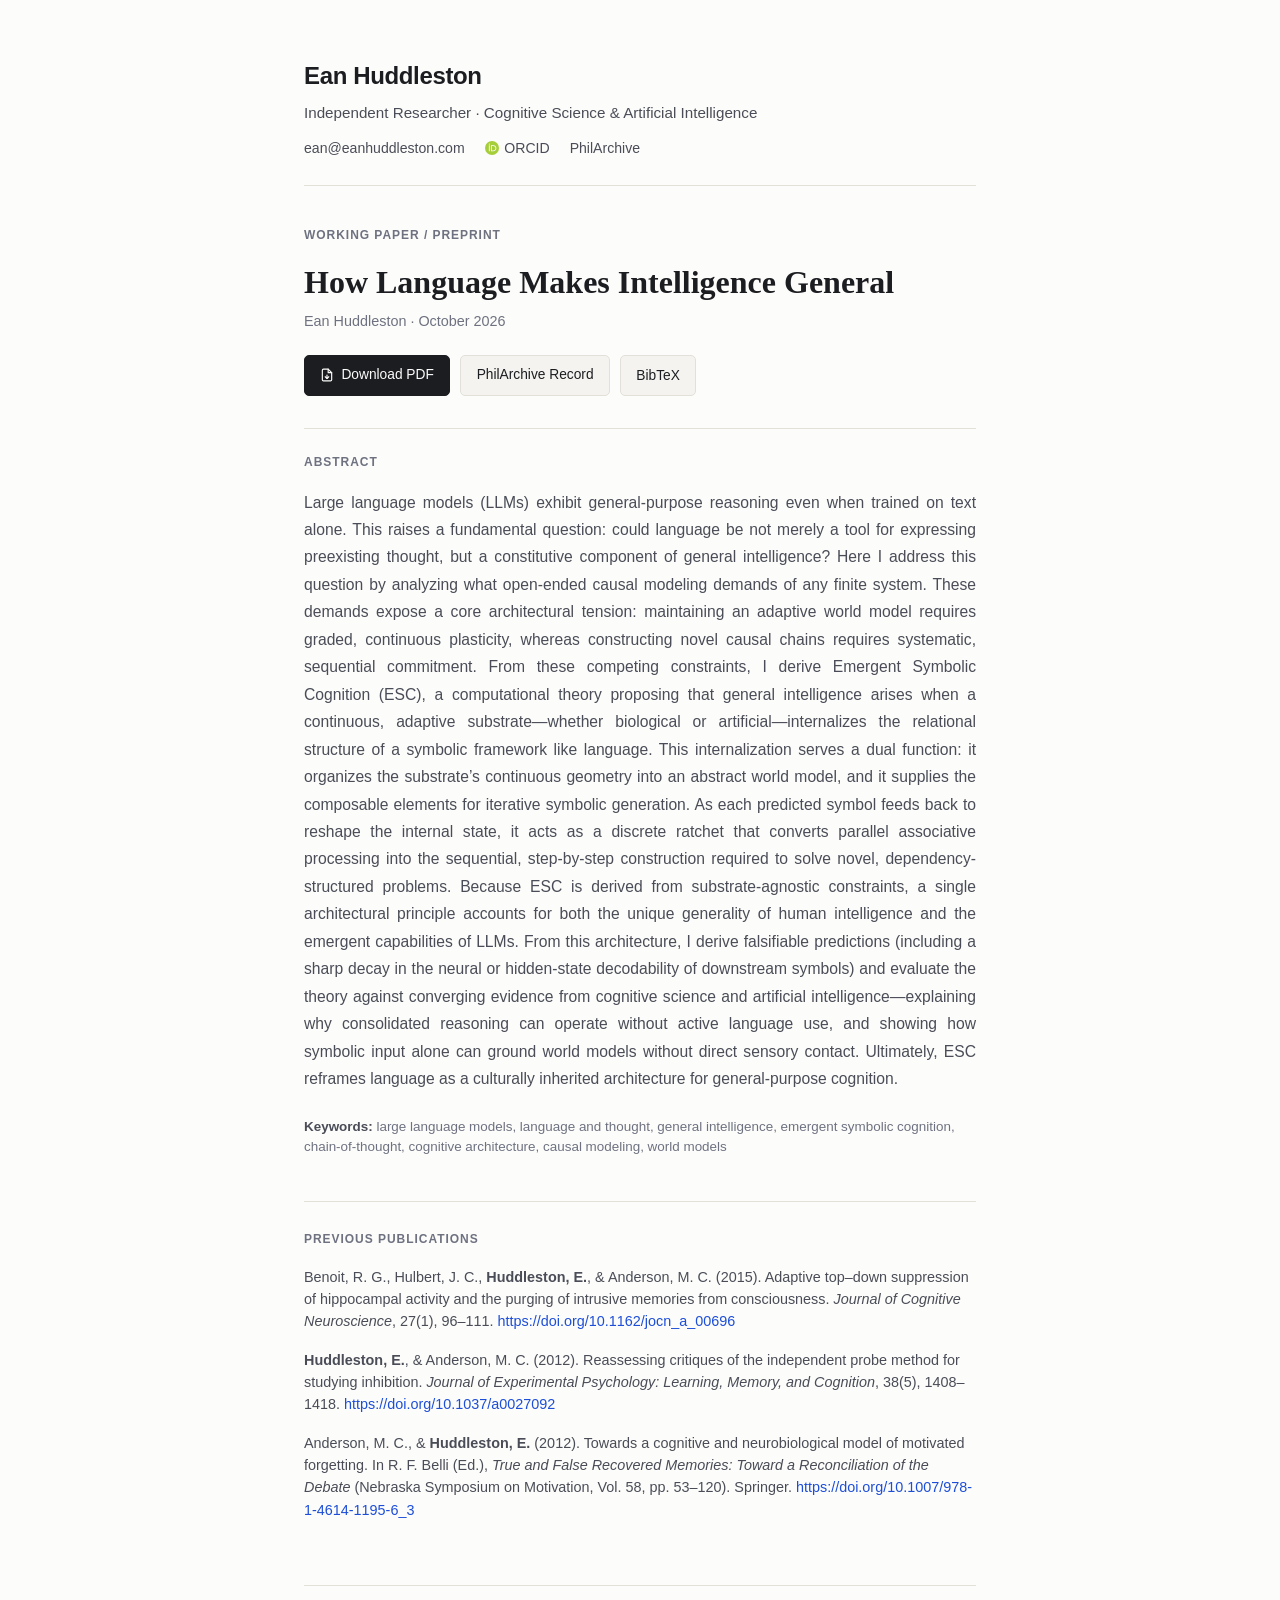
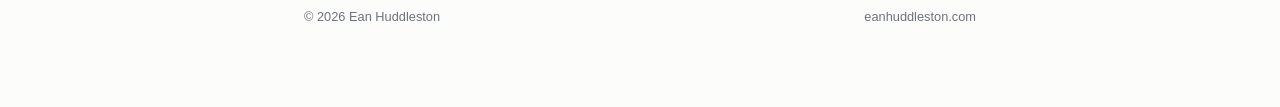
==== index.html @ d8bd7778 "Initial academic profile and preprint" ====
<!DOCTYPE html>
<html lang="en">
<head>
  <meta charset="UTF-8">
  <meta name="viewport" content="width=device-width, initial-scale=1.0">
  <title>Ean Huddleston — How Language Makes Intelligence General</title>
  <meta name="description" content="Ean Huddleston, Independent Researcher. Preprint: How Language Makes Intelligence General — A computational theory of Emergent Symbolic Cognition (ESC).">
  <meta name="author" content="Ean Huddleston">
  <link rel="canonical" href="https://eanhuddleston.com/">

  <!-- Google Scholar / Highwire Press Metadata -->
  <meta name="citation_title" content="How Language Makes Intelligence General">
  <meta name="citation_author" content="Huddleston, Ean">
  <meta name="citation_author_orcid" content="0009-0005-2342-1953">
  <meta name="citation_publication_date" content="2026/10/31">
  <meta name="citation_pdf_url" content="https://eanhuddleston.com/Huddleston_2026_ESC.pdf">
  <meta name="citation_abstract_html_url" content="https://eanhuddleston.com/">
  <meta name="citation_keywords" content="large language models; language and thought; general intelligence; emergent symbolic cognition; chain-of-thought; cognitive architecture; causal modeling; world models">
  <meta name="citation_language" content="en">

  <!-- Open Graph -->
  <meta property="og:title" content="How Language Makes Intelligence General — Ean Huddleston">
  <meta property="og:description" content="Large language models exhibit general-purpose reasoning even when trained on text alone. This paper derives Emergent Symbolic Cognition (ESC) from the computational demands of open-ended causal modeling.">
  <meta property="og:type" content="article">
  <meta property="og:url" content="https://eanhuddleston.com/">

  <style>
    :root {
      --bg: #fcfcfa;
      --surface: #f4f3ef;
      --border: #e2e0d8;
      --text: #1c1d21;
      --text-secondary: #4a4d57;
      --text-muted: #6e7280;
      --accent: #1d4ed8;
      --accent-hover: #1e40af;
    }

    @media (prefers-color-scheme: dark) {
      :root {
        --bg: #0f1117;
        --surface: #161922;
        --border: #262b38;
        --text: #e8eaf0;
        --text-secondary: #b4b9c7;
        --text-muted: #7d8496;
        --accent: #7aa2f7;
        --accent-hover: #9bb8ff;
      }
    }

    *, *::before, *::after {
      box-sizing: border-box;
    }

    html, body {
      margin: 0;
      padding: 0;
      background-color: var(--bg);
      color: var(--text);
      font-family: -apple-system, BlinkMacSystemFont, "Inter", "Segoe UI", Roboto, Helvetica, Arial, sans-serif;
      line-height: 1.65;
      -webkit-font-smoothing: antialiased;
      -moz-osx-font-smoothing: grayscale;
    }

    .container {
      max-width: 720px;
      margin: 0 auto;
      padding: 3.5rem 1.5rem 5rem;
    }

    /* Profile Header */
    header {
      padding-bottom: 1.5rem;
      border-bottom: 1px solid var(--border);
      margin-bottom: 2.5rem;
    }

    .author-name {
      font-size: 1.5rem;
      font-weight: 600;
      letter-spacing: -0.015em;
      margin: 0 0 0.25rem 0;
      color: var(--text);
    }

    .author-affiliation {
      font-size: 0.95rem;
      color: var(--text-secondary);
      margin: 0 0 0.75rem 0;
    }

    .profile-links {
      display: flex;
      flex-wrap: wrap;
      align-items: center;
      gap: 0.5rem 1.25rem;
      font-size: 0.88rem;
    }

    .profile-links a {
      color: var(--text-secondary);
      text-decoration: none;
      display: inline-flex;
      align-items: center;
      gap: 0.35rem;
      border-bottom: 1px solid transparent;
      transition: color 0.15s ease, border-color 0.15s ease;
    }

    .profile-links a:hover {
      color: var(--accent);
      border-bottom-color: var(--accent);
    }

    /* Paper Section */
    .section-heading {
      font-size: 0.75rem;
      font-weight: 600;
      letter-spacing: 0.08em;
      text-transform: uppercase;
      color: var(--text-muted);
      margin: 0 0 1rem 0;
    }

    .paper-title {
      font-family: "Iowan Old Style", "Palatino Linotype", "Book Antiqua", Palatino, Georgia, serif;
      font-size: clamp(1.5rem, 3.2vw, 2rem);
      font-weight: 600;
      line-height: 1.25;
      margin: 0 0 0.5rem 0;
      color: var(--text);
    }

    .paper-meta {
      font-size: 0.9rem;
      color: var(--text-muted);
      margin: 0 0 1.35rem 0;
    }

    .paper-actions {
      display: flex;
      flex-wrap: wrap;
      gap: 0.65rem;
      margin-bottom: 2rem;
    }

    .btn {
      display: inline-flex;
      align-items: center;
      gap: 0.45rem;
      padding: 0.5rem 0.95rem;
      border-radius: 5px;
      font-size: 0.86rem;
      font-weight: 500;
      text-decoration: none;
      border: 1px solid var(--border);
      background: var(--surface);
      color: var(--text);
      cursor: pointer;
      font-family: inherit;
      transition: border-color 0.15s ease, background-color 0.15s ease;
    }

    .btn:hover {
      border-color: var(--text-muted);
    }

    .btn-primary {
      background: var(--text);
      color: var(--bg);
      border-color: var(--text);
    }

    .btn-primary:hover {
      opacity: 0.9;
      border-color: var(--text);
    }

    .bibtex-drawer {
      display: none;
      background: var(--surface);
      border: 1px solid var(--border);
      border-radius: 6px;
      padding: 1rem 1.15rem;
      margin: -1rem 0 2rem 0;
      font-family: "SFMono-Regular", Consolas, "Liberation Mono", Menlo, monospace;
      font-size: 0.78rem;
      color: var(--text-secondary);
      overflow-x: auto;
      white-space: pre;
    }

    .bibtex-drawer.open {
      display: block;
    }

    /* Abstract */
    .abstract-block {
      border-top: 1px solid var(--border);
      padding-top: 1.5rem;
    }

    .abstract-text {
      margin: 0 0 1.5rem 0;
      font-size: 0.98rem;
      line-height: 1.75;
      color: var(--text-secondary);
      text-align: justify;
      hyphens: auto;
    }

    .keywords {
      font-size: 0.84rem;
      color: var(--text-muted);
      line-height: 1.5;
    }

    .keywords strong {
      color: var(--text-secondary);
      font-weight: 600;
    }

    /* Previous Publications */
    .prior-works {
      margin-top: 2.75rem;
      padding-top: 1.75rem;
      border-top: 1px solid var(--border);
    }

    .pub-list {
      list-style: none;
      padding: 0;
      margin: 0;
      display: flex;
      flex-direction: column;
      gap: 1rem;
    }

    .pub-item {
      font-size: 0.9rem;
      line-height: 1.55;
      color: var(--text-secondary);
    }

    .pub-item a {
      color: var(--accent);
      text-decoration: none;
    }

    .pub-item a:hover {
      text-decoration: underline;
    }

    footer {
      margin-top: 4rem;
      padding-top: 1.25rem;
      border-top: 1px solid var(--border);
      font-size: 0.8rem;
      color: var(--text-muted);
      display: flex;
      justify-content: space-between;
      flex-wrap: wrap;
      gap: 0.5rem;
    }

    @media (max-width: 600px) {
      .container {
        padding: 2.25rem 1.25rem 3.5rem;
      }
      .abstract-text {
        text-align: left;
      }
    }
  </style>
</head>
<body>

  <div class="container">
    <header>
      <h1 class="author-name">Ean Huddleston</h1>
      <p class="author-affiliation">Independent Researcher &middot; Cognitive Science &amp; Artificial Intelligence</p>
      <div class="profile-links">
        <a href="mailto:ean@eanhuddleston.com">ean@eanhuddleston.com</a>
        <a href="https://orcid.org/0009-0005-2342-1953" target="_blank" rel="noopener me">
          <svg width="14" height="14" viewBox="0 0 256 256" aria-hidden="true"><circle cx="128" cy="128" r="128" fill="#A6CE39"/><path fill="#FFF" d="M86.3 186.2H70.9V79.1h15.4v107.1zM108.9 79.1h41.6c39.6 0 57 28.3 57 53.6 0 27.5-21.5 53.6-56.8 53.6h-41.8V79.1zm15.4 93.3h24.5c34.9 0 42.9-26.5 42.9-39.7C191.7 111.2 178 93 148 93h-23.7v79.4zM78.6 66.8c-5.7 0-10.3-4.6-10.3-10.3s4.6-10.3 10.3-10.3 10.3 4.6 10.3 10.3-4.6 10.3-10.3 10.3z"/></svg>
          ORCID
        </a>
        <a href="https://philarchive.org/rec/HUDTOS" target="_blank" rel="noopener">PhilArchive</a>
      </div>
    </header>

    <main>
      <div class="section-heading">Working Paper / Preprint</div>
      <h2 class="paper-title">How Language Makes Intelligence General</h2>
      <div class="paper-meta">Ean Huddleston &middot; October 2026</div>

      <div class="paper-actions">
        <a href="https://eanhuddleston.com/Huddleston_2026_ESC.pdf" class="btn btn-primary">
          <svg width="14" height="14" viewBox="0 0 24 24" fill="none" stroke="currentColor" stroke-width="2" stroke-linecap="round" stroke-linejoin="round" aria-hidden="true"><path d="M14 2H6a2 2 0 0 0-2 2v16a2 2 0 0 0 2 2h12a2 2 0 0 0 2-2V8z"></path><polyline points="14 2 14 8 20 8"></polyline><line x1="12" y1="18" x2="12" y2="12"></line><polyline points="9 15 12 18 15 15"></polyline></svg>
          Download PDF
        </a>
        <a href="https://philarchive.org/rec/HUDTOS" target="_blank" rel="noopener" class="btn">
          PhilArchive Record
        </a>
        <button type="button" class="btn" id="bibtex-btn">BibTeX</button>
      </div>

      <pre class="bibtex-drawer" id="bibtex-box">@article{huddleston2026esc,
  title   = {How Language Makes Intelligence General},
  author  = {Huddleston, Ean},
  year    = {2026},
  month   = {10},
  note    = {PhilArchive preprint},
  url     = {https://philarchive.org/rec/HUDTOS}
}</pre>

      <section class="abstract-block" aria-labelledby="abstract-label">
        <h3 class="section-heading" id="abstract-label">Abstract</h3>
        <p class="abstract-text">
          Large language models (LLMs) exhibit general-purpose reasoning even when trained on text alone. This raises a fundamental question: could language be not merely a tool for expressing preexisting thought, but a constitutive component of general intelligence? Here I address this question by analyzing what open-ended causal modeling demands of any finite system. These demands expose a core architectural tension: maintaining an adaptive world model requires graded, continuous plasticity, whereas constructing novel causal chains requires systematic, sequential commitment. From these competing constraints, I derive Emergent Symbolic Cognition (ESC), a computational theory proposing that general intelligence arises when a continuous, adaptive substrate&mdash;whether biological or artificial&mdash;internalizes the relational structure of a symbolic framework like language. This internalization serves a dual function: it organizes the substrate&rsquo;s continuous geometry into an abstract world model, and it supplies the composable elements for iterative symbolic generation. As each predicted symbol feeds back to reshape the internal state, it acts as a discrete ratchet that converts parallel associative processing into the sequential, step-by-step construction required to solve novel, dependency-structured problems. Because ESC is derived from substrate-agnostic constraints, a single architectural principle accounts for both the unique generality of human intelligence and the emergent capabilities of LLMs. From this architecture, I derive falsifiable predictions (including a sharp decay in the neural or hidden-state decodability of downstream symbols) and evaluate the theory against converging evidence from cognitive science and artificial intelligence&mdash;explaining why consolidated reasoning can operate without active language use, and showing how symbolic input alone can ground world models without direct sensory contact. Ultimately, ESC reframes language as a culturally inherited architecture for general-purpose cognition.
        </p>

        <div class="keywords">
          <strong>Keywords:</strong> large language models, language and thought, general intelligence, emergent symbolic cognition, chain-of-thought, cognitive architecture, causal modeling, world models
        </div>
      </section>

      <section class="prior-works" aria-labelledby="prior-pubs-label">
        <h3 class="section-heading" id="prior-pubs-label">Previous Publications</h3>
        <ul class="pub-list">
          <li class="pub-item">
            Benoit, R. G., Hulbert, J. C., <strong>Huddleston, E.</strong>, &amp; Anderson, M. C. (2015). Adaptive top&ndash;down suppression of hippocampal activity and the purging of intrusive memories from consciousness. <em>Journal of Cognitive Neuroscience</em>, 27(1), 96&ndash;111. <a href="https://doi.org/10.1162/jocn_a_00696" target="_blank" rel="noopener">https://doi.org/10.1162/jocn_a_00696</a>
          </li>
          <li class="pub-item">
            <strong>Huddleston, E.</strong>, &amp; Anderson, M. C. (2012). Reassessing critiques of the independent probe method for studying inhibition. <em>Journal of Experimental Psychology: Learning, Memory, and Cognition</em>, 38(5), 1408&ndash;1418. <a href="https://doi.org/10.1037/a0027092" target="_blank" rel="noopener">https://doi.org/10.1037/a0027092</a>
          </li>
          <li class="pub-item">
            Anderson, M. C., &amp; <strong>Huddleston, E.</strong> (2012). Towards a cognitive and neurobiological model of motivated forgetting. In R. F. Belli (Ed.), <em>True and False Recovered Memories: Toward a Reconciliation of the Debate</em> (Nebraska Symposium on Motivation, Vol. 58, pp. 53&ndash;120). Springer. <a href="https://doi.org/10.1007/978-1-4614-1195-6_3" target="_blank" rel="noopener">https://doi.org/10.1007/978-1-4614-1195-6_3</a>
          </li>
        </ul>
      </section>
    </main>

    <footer>
      <span>&copy; 2026 Ean Huddleston</span>
      <span>eanhuddleston.com</span>
    </footer>
  </div>

  <script>
    const bibBtn = document.getElementById('bibtex-btn');
    const bibBox = document.getElementById('bibtex-box');
    bibBtn.addEventListener('click', () => {
      const isOpen = bibBox.classList.toggle('open');
      if (isOpen && navigator.clipboard) {
        navigator.clipboard.writeText(bibBox.textContent).then(() => {
          const prev = bibBtn.textContent;
          bibBtn.textContent = 'Copied BibTeX';
          setTimeout(() => { bibBtn.textContent = prev; }, 1800);
        });
      }
    });
  </script>
</body>
</html>
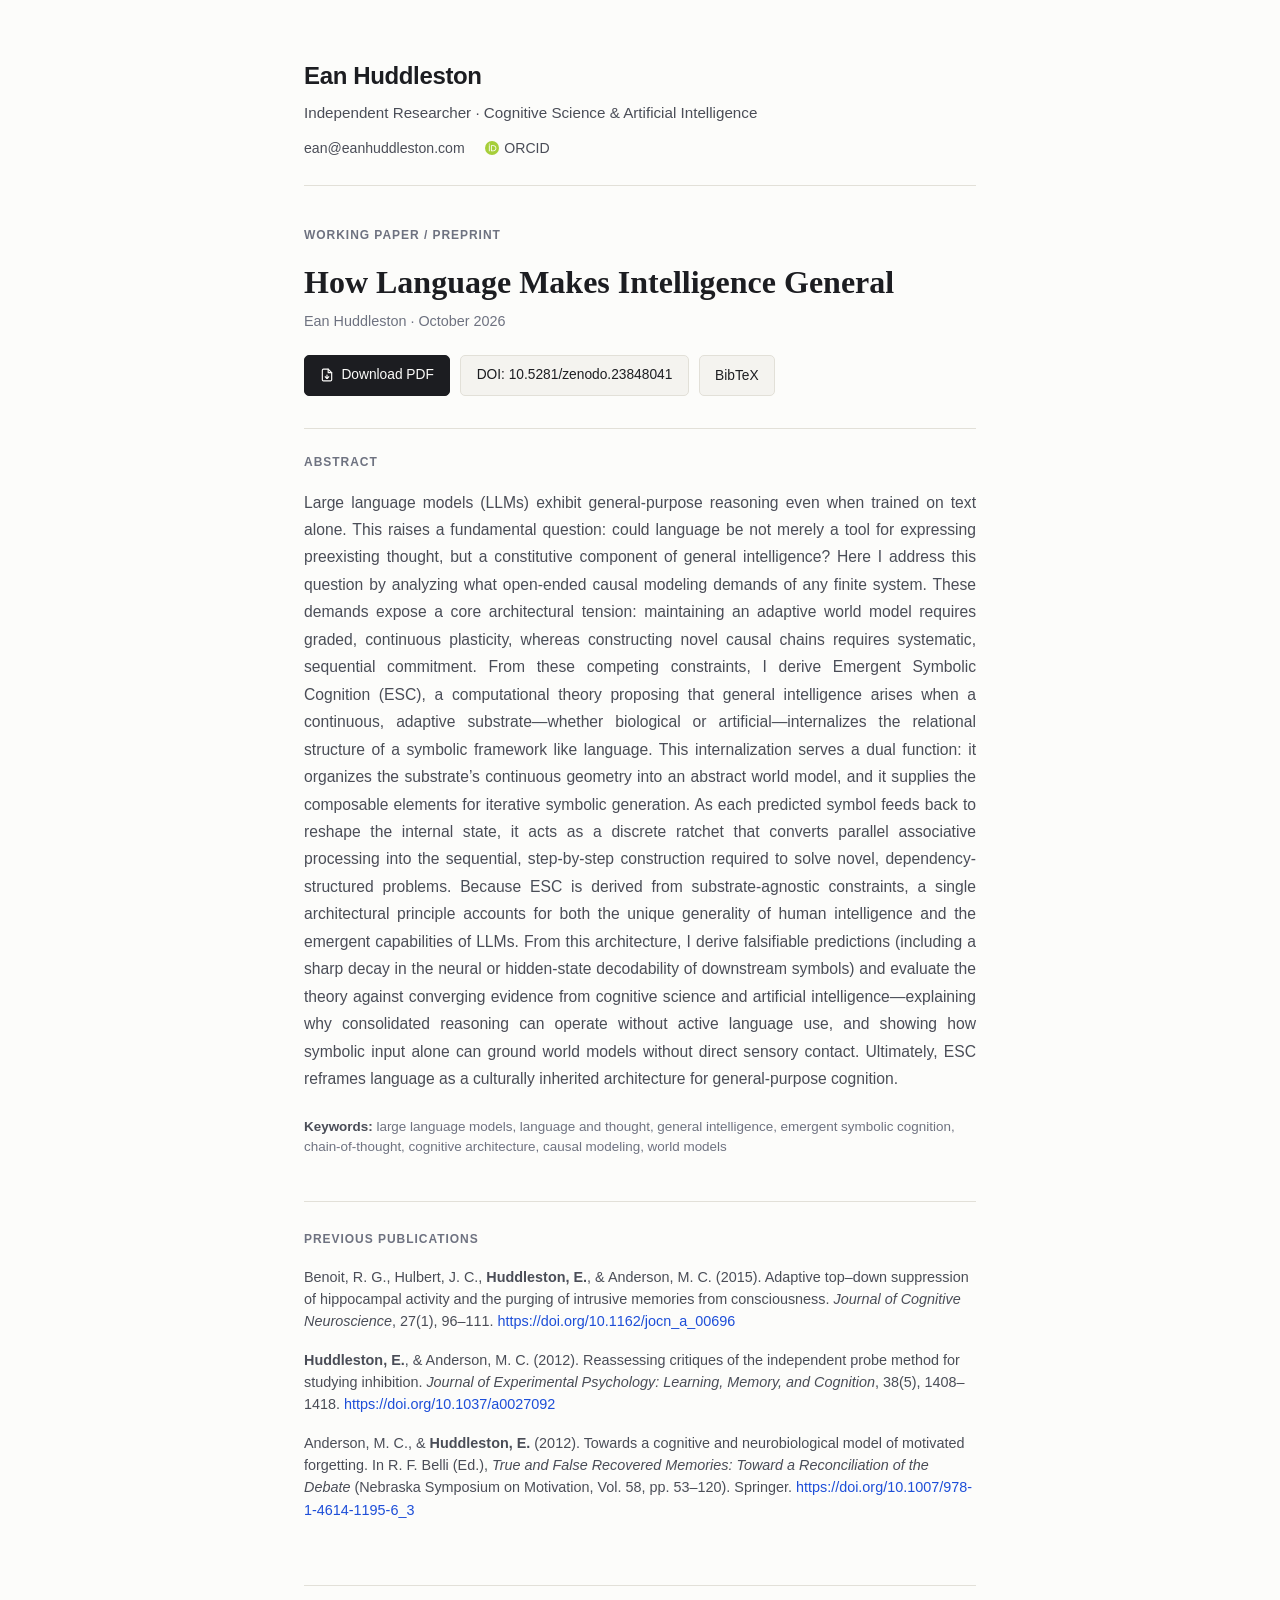
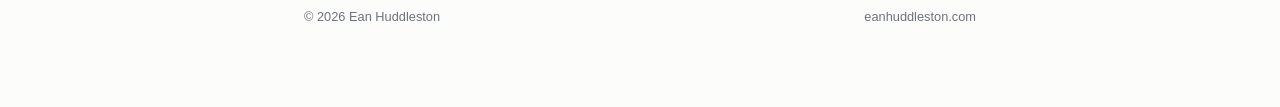
==== commit 0b98f481: "Update preprint link and metadata to Zenodo DOI" ====
--- a/index.html
+++ b/index.html
@@ -13,6 +13,7 @@
   <meta name="citation_author" content="Huddleston, Ean">
   <meta name="citation_author_orcid" content="0009-0005-2342-1953">
   <meta name="citation_publication_date" content="2026/10/31">
+  <meta name="citation_doi" content="10.5281/zenodo.23848041">
   <meta name="citation_pdf_url" content="https://eanhuddleston.com/Huddleston_2026_ESC.pdf">
   <meta name="citation_abstract_html_url" content="https://eanhuddleston.com/">
   <meta name="citation_keywords" content="large language models; language and thought; general intelligence; emergent symbolic cognition; chain-of-thought; cognitive architecture; causal modeling; world models">
@@ -287,7 +288,6 @@
           <svg width="14" height="14" viewBox="0 0 256 256" aria-hidden="true"><circle cx="128" cy="128" r="128" fill="#A6CE39"/><path fill="#FFF" d="M86.3 186.2H70.9V79.1h15.4v107.1zM108.9 79.1h41.6c39.6 0 57 28.3 57 53.6 0 27.5-21.5 53.6-56.8 53.6h-41.8V79.1zm15.4 93.3h24.5c34.9 0 42.9-26.5 42.9-39.7C191.7 111.2 178 93 148 93h-23.7v79.4zM78.6 66.8c-5.7 0-10.3-4.6-10.3-10.3s4.6-10.3 10.3-10.3 10.3 4.6 10.3 10.3-4.6 10.3-10.3 10.3z"/></svg>
           ORCID
         </a>
-        <a href="https://philarchive.org/rec/HUDTOS" target="_blank" rel="noopener">PhilArchive</a>
       </div>
     </header>
 
@@ -301,19 +301,20 @@
           <svg width="14" height="14" viewBox="0 0 24 24" fill="none" stroke="currentColor" stroke-width="2" stroke-linecap="round" stroke-linejoin="round" aria-hidden="true"><path d="M14 2H6a2 2 0 0 0-2 2v16a2 2 0 0 0 2 2h12a2 2 0 0 0 2-2V8z"></path><polyline points="14 2 14 8 20 8"></polyline><line x1="12" y1="18" x2="12" y2="12"></line><polyline points="9 15 12 18 15 15"></polyline></svg>
           Download PDF
         </a>
-        <a href="https://philarchive.org/rec/HUDTOS" target="_blank" rel="noopener" class="btn">
-          PhilArchive Record
+        <a href="https://doi.org/10.5281/zenodo.23848041" target="_blank" rel="noopener" class="btn">
+          DOI: 10.5281/zenodo.23848041
         </a>
         <button type="button" class="btn" id="bibtex-btn">BibTeX</button>
       </div>
 
       <pre class="bibtex-drawer" id="bibtex-box">@article{huddleston2026esc,
-  title   = {How Language Makes Intelligence General},
-  author  = {Huddleston, Ean},
-  year    = {2026},
-  month   = {10},
-  note    = {PhilArchive preprint},
-  url     = {https://philarchive.org/rec/HUDTOS}
+  title     = {How Language Makes Intelligence General},
+  author    = {Huddleston, Ean},
+  year      = {2026},
+  month     = {10},
+  publisher = {Zenodo},
+  doi       = {10.5281/zenodo.23848041},
+  url       = {https://doi.org/10.5281/zenodo.23848041}
 }</pre>
 
       <section class="abstract-block" aria-labelledby="abstract-label">
@@ -364,4 +365,4 @@
     });
   </script>
 </body>
-</html>
+</html>
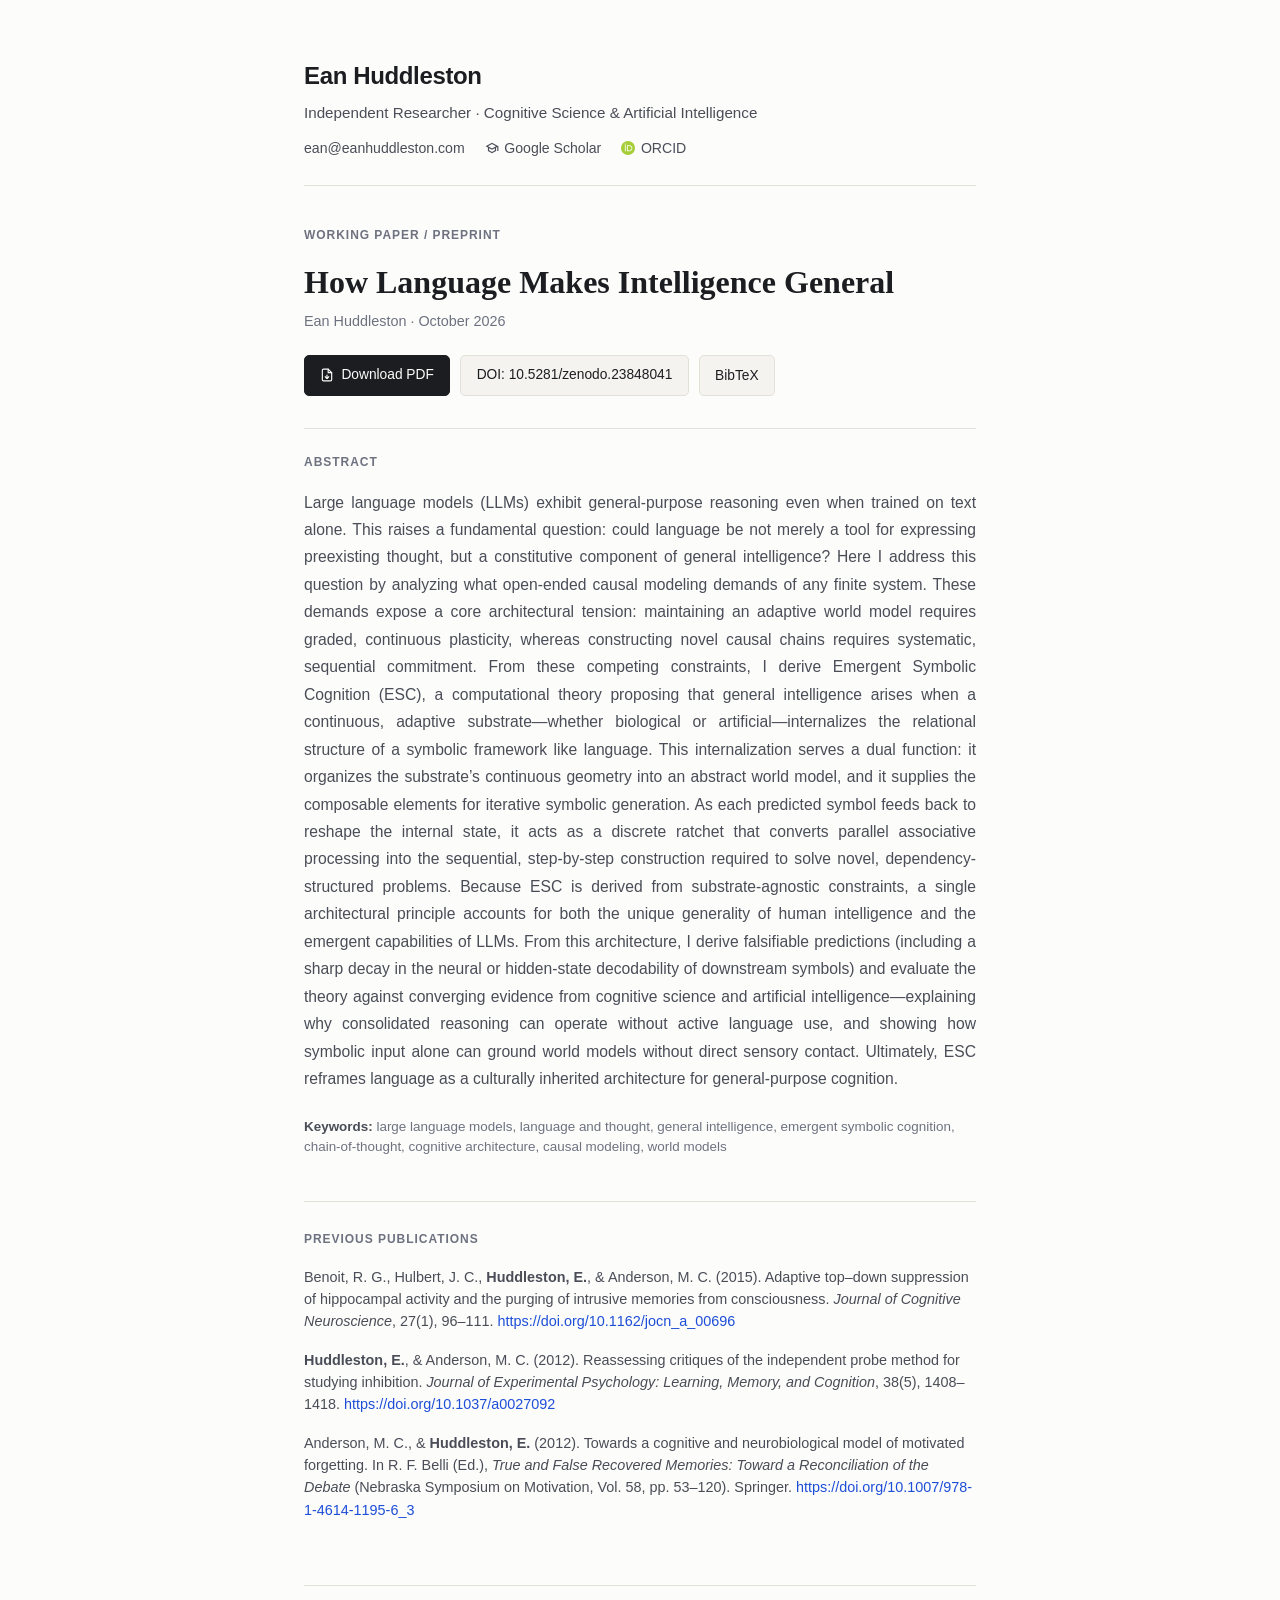
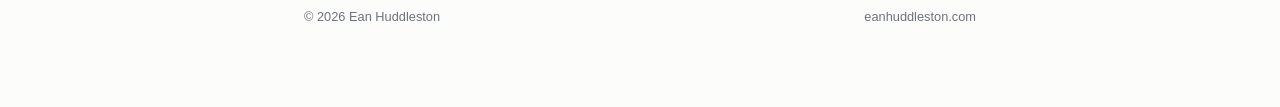
==== commit 88da091d: "Add Google Scholar profile link to header" ====
--- a/index.html
+++ b/index.html
@@ -284,6 +284,10 @@
       <p class="author-affiliation">Independent Researcher &middot; Cognitive Science &amp; Artificial Intelligence</p>
       <div class="profile-links">
         <a href="mailto:ean@eanhuddleston.com">ean@eanhuddleston.com</a>
+        <a href="https://scholar.google.com/citations?user=Wu3NMMwAAAAJ&amp;hl=en" target="_blank" rel="noopener me">
+          <svg width="14" height="14" viewBox="0 0 24 24" fill="currentColor" aria-hidden="true"><path d="M12 3L1 9l4 2.18v6L12 21l7-3.82v-6l2-1.09V17h2V9L12 3zm6.82 6L12 12.72 5.18 9 12 5.28 18.82 9zM17 15.99l-5 2.73-5-2.73v-3.72L12 15l5-2.73v3.72z"/></svg>
+          Google Scholar
+        </a>
         <a href="https://orcid.org/0009-0005-2342-1953" target="_blank" rel="noopener me">
           <svg width="14" height="14" viewBox="0 0 256 256" aria-hidden="true"><circle cx="128" cy="128" r="128" fill="#A6CE39"/><path fill="#FFF" d="M86.3 186.2H70.9V79.1h15.4v107.1zM108.9 79.1h41.6c39.6 0 57 28.3 57 53.6 0 27.5-21.5 53.6-56.8 53.6h-41.8V79.1zm15.4 93.3h24.5c34.9 0 42.9-26.5 42.9-39.7C191.7 111.2 178 93 148 93h-23.7v79.4zM78.6 66.8c-5.7 0-10.3-4.6-10.3-10.3s4.6-10.3 10.3-10.3 10.3 4.6 10.3 10.3-4.6 10.3-10.3 10.3z"/></svg>
           ORCID
@@ -301,7 +305,7 @@
           <svg width="14" height="14" viewBox="0 0 24 24" fill="none" stroke="currentColor" stroke-width="2" stroke-linecap="round" stroke-linejoin="round" aria-hidden="true"><path d="M14 2H6a2 2 0 0 0-2 2v16a2 2 0 0 0 2 2h12a2 2 0 0 0 2-2V8z"></path><polyline points="14 2 14 8 20 8"></polyline><line x1="12" y1="18" x2="12" y2="12"></line><polyline points="9 15 12 18 15 15"></polyline></svg>
           Download PDF
         </a>
-        <a href="https://doi.org/10.5281/zenodo.23848041" target="_blank" rel="noopener" class="btn">
+        <a href="https://zenodo.org/records/23848041" target="_blank" rel="noopener" class="btn">
           DOI: 10.5281/zenodo.23848041
         </a>
         <button type="button" class="btn" id="bibtex-btn">BibTeX</button>
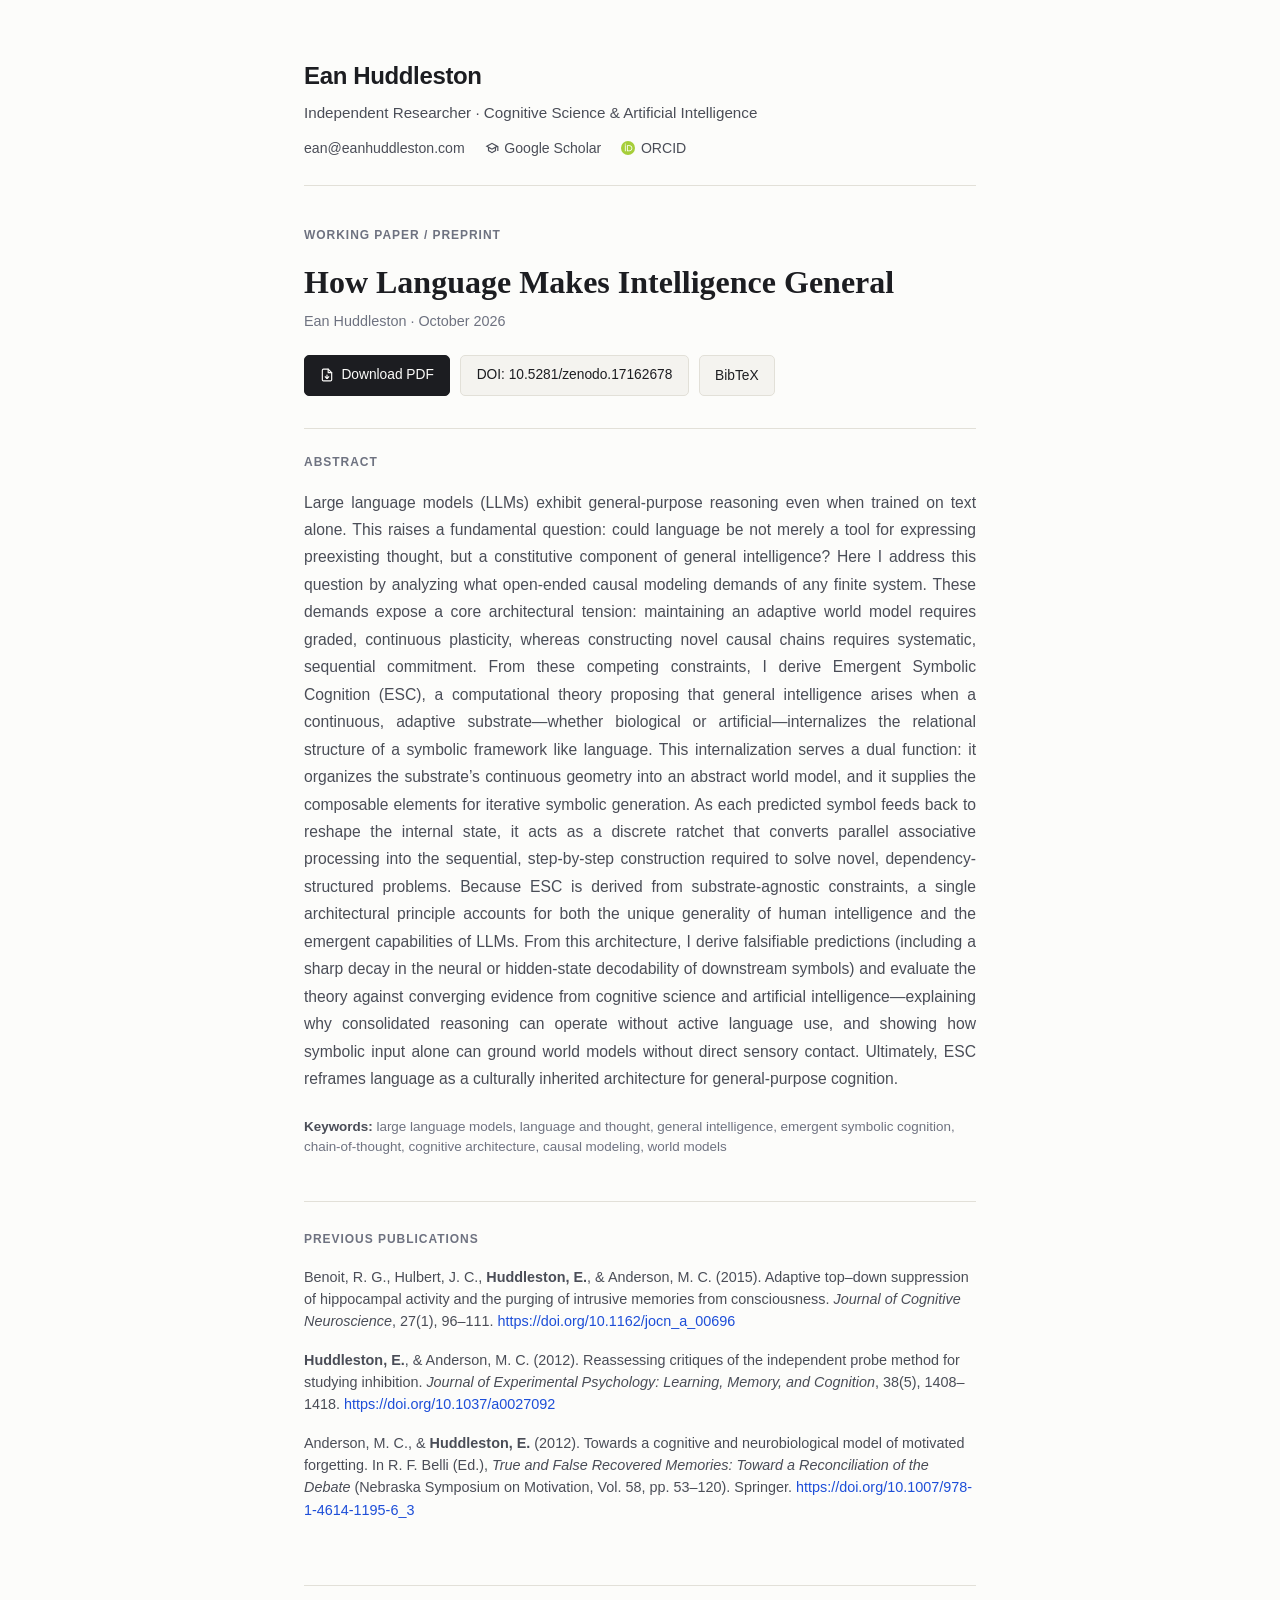
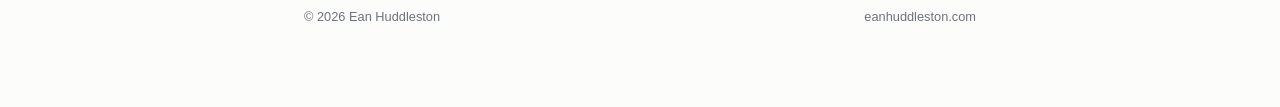
==== commit b207e980: "Fix Zenodo DOI to 10.5281/zenodo.17162678" ====
--- a/index.html
+++ b/index.html
@@ -13,7 +13,7 @@
   <meta name="citation_author" content="Huddleston, Ean">
   <meta name="citation_author_orcid" content="0009-0005-2342-1953">
   <meta name="citation_publication_date" content="2026/10/31">
-  <meta name="citation_doi" content="10.5281/zenodo.23848041">
+  <meta name="citation_doi" content="10.5281/zenodo.17162678">
   <meta name="citation_pdf_url" content="https://eanhuddleston.com/Huddleston_2026_ESC.pdf">
   <meta name="citation_abstract_html_url" content="https://eanhuddleston.com/">
   <meta name="citation_keywords" content="large language models; language and thought; general intelligence; emergent symbolic cognition; chain-of-thought; cognitive architecture; causal modeling; world models">
@@ -305,8 +305,8 @@
           <svg width="14" height="14" viewBox="0 0 24 24" fill="none" stroke="currentColor" stroke-width="2" stroke-linecap="round" stroke-linejoin="round" aria-hidden="true"><path d="M14 2H6a2 2 0 0 0-2 2v16a2 2 0 0 0 2 2h12a2 2 0 0 0 2-2V8z"></path><polyline points="14 2 14 8 20 8"></polyline><line x1="12" y1="18" x2="12" y2="12"></line><polyline points="9 15 12 18 15 15"></polyline></svg>
           Download PDF
         </a>
-        <a href="https://zenodo.org/records/23848041" target="_blank" rel="noopener" class="btn">
-          DOI: 10.5281/zenodo.23848041
+        <a href="https://zenodo.org/records/17162678" target="_blank" rel="noopener" class="btn">
+          DOI: 10.5281/zenodo.17162678
         </a>
         <button type="button" class="btn" id="bibtex-btn">BibTeX</button>
       </div>
@@ -317,8 +317,8 @@
   year      = {2026},
   month     = {10},
   publisher = {Zenodo},
-  doi       = {10.5281/zenodo.23848041},
-  url       = {https://doi.org/10.5281/zenodo.23848041}
+  doi       = {10.5281/zenodo.17162678},
+  url       = {https://doi.org/10.5281/zenodo.17162678}
 }</pre>
 
       <section class="abstract-block" aria-labelledby="abstract-label">
